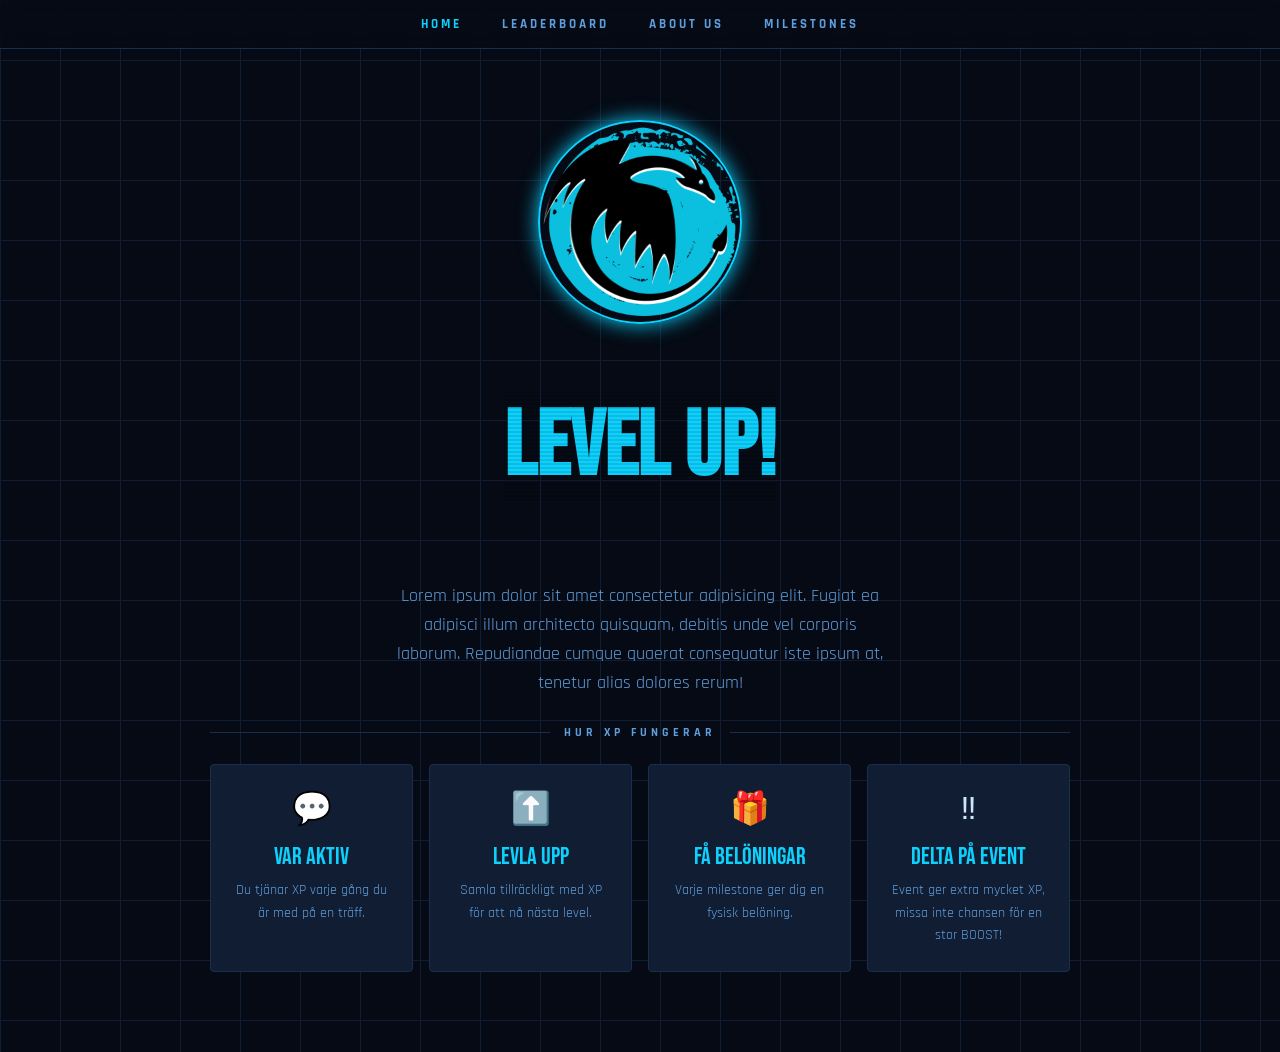
==== index.html @ 4cf2b0c1 "FIRST COMMIT OF FILES" ====
<!doctype html>
<html lang="en">
  <head>
    <meta charset="UTF-8" />
    <meta name="viewport" content="width=device-width, initial-scale=1.0" />
    <link rel="preconnect" href="https://fonts.googleapis.com" />
    <link rel="preconnect" href="https://fonts.gstatic.com" crossorigin />
    <link
      href="https://fonts.googleapis.com/css2?family=Bebas+Neue&family=Rajdhani:wght@400;700&display=swap"
      rel="stylesheet"
    />
    <link rel="stylesheet" href="css/style.css" />
    <title>LEVEL UP! - Home</title>
  </head>
  <body>
    <nav>
      <a href="index.html" class="active">Home</a>
      <a href="leaderboard.html">Leaderboard</a>
      <a href="aboutus.html">About us</a>
      <a href="milestones.html">Milestones</a>
    </nav>
    <main id="home">
      <div class="hero">
        <div class="hero-logo">
          <img src="img/leveluplogo.png" alt="LEVEL UP! logo" />
        </div>
        <h1 class="crt">LEVEL UP!</h1>
        <p class="hero-desc">
          Lorem ipsum dolor sit amet consectetur adipisicing elit. Fugiat ea
          adipisci illum architecto quisquam, debitis unde vel corporis laborum.
          Repudiandae cumque quaerat consequatur iste ipsum at, tenetur alias
          dolores rerum!
        </p>
      </div>
      <div class="xp-section">
        <div class="section-label">Hur XP fungerar</div>
        <div class="xp-cards">
          <div class="xp-card">
            <div class="xp-card-icon">💬</div>
            <div class="xp-card-title">Var aktiv</div>
            <div class="xp-card-desc">
              Du tjänar XP varje gång du är med på en träff.
            </div>
          </div>
          <div class="xp-card">
            <div class="xp-card-icon">⬆️</div>
            <div class="xp-card-title">Levla upp</div>
            <div class="xp-card-desc">
              Samla tillräckligt med XP för att nå nästa level.
            </div>
          </div>
          <div class="xp-card">
            <div class="xp-card-icon">🎁</div>
            <div class="xp-card-title">Få belöningar</div>
            <div class="xp-card-desc">
              Varje milestone ger dig en fysisk belöning.
            </div>
          </div>
          <div class="xp-card">
            <div class="xp-card-icon">‼️</div>
            <div class="xp-card-title">Delta på event</div>
            <div class="xp-card-desc">
              Event ger extra mycket XP, missa inte chansen för en stor BOOST!
            </div>
          </div>
        </div>
      </div>
    </main>
  </body>
</html>
---- css/style.css ----
:root {
    --bg: #050a14;
    --cyan: #0dd0fc;
    --panel: #101d33;
    --text: #cde6ff;
    --bread: #609edb;
}

body {
    font-family: 'Rajdhani', sans-serif;
    font-size: 16px;
    background-color: var(--bg);
    color: var(--text);
    background-image:
        linear-gradient(var(--panel) 1px, transparent 1px),
        linear-gradient(90deg, var(--panel) 1px, transparent 1px);
    background-size: 60px 60px;
    margin: 0;
}

body::before {
    content: '';
    position: fixed;
    inset: 0;
    background: repeating-linear-gradient(0deg,
            transparent,
            transparent 2px,
            rgba(0, 0, 0, 0.08) 2px,
            rbga(0, 0, 0, 0.08) 4px);
    pointer-events: none;
}

body::-webkit-scrollbar {
    width: 6px;
}

body::-webkit-scrollbar-track {
    background: var(--bg);
}

body::-webkit-scrollbar-thumb {
    background: var(--cyan);
    border-radius: 3px;
    box-shadow:
        0 0 6px var(--cyan),
        0 0 12px var(--cyan),
        0 0 20px var(--cyan);
}

#containterLeaderboard {
    display: grid;
    min-height: 100vh;
    grid-template-rows: auto auto 1fr;
    grid-template-areas:
        "hd"
        "se"
        "mn";
    max-width: 860px;
    margin: 0 auto;
    padding: 40px 24px;
}

header {
    grid-area: hd;
    font-family: 'Bebas Neue', sans-serif;
    font-size: 92px;
    color: var(--cyan);
    display: flex;
    align-items: center;
    justify-content: center;
    text-shadow:
        0 0 20px var(--cyan),
        0 0 60px var(--cyan),
        0 0 100px var(--cyan);
    animation: pulse-glow 4s ease-in-out infinite;
    z-index: 0;
    padding: 120px 24px 80px;
    animation: fadeDown 0.6s ease both, pulse-glow 4s ease-in-out infinite;
}

.crt{
    position: relative;
}

.crt::before {
    content: '';
    position: absolute;
    inset: 0;
    background: repeating-linear-gradient(0deg,
            transparent,
            transparent 2px,
            rgba(0, 0, 0, 0.1) 2px,
            rgba(0, 0, 0, 0.1) 4px);
    pointer-events: none;
    z-index: 1;
}

@keyframes pulse-glow {
    0% {
        text-shadow: 0 0 5px var(--cyan), 0 0 10px var(--cyan);
    }

    50% {
        text-shadow: 0 0 10px var(--cyan), 0 0 20px var(--cyan), 0 0 160px var(--cyan);
    }

    100% {
        text-shadow: 0 0 5px var(--cyan), 0 0 10px var(--cyan);
    }
}

@keyframes fadeDown {
    from {
        opacity: 0;
        transform: translateY(-20px);
    }

    to {
        opacity: 1;
        transform: translateY(0);
    }
}

@keyframes fadeUp {
    from {
        opacity: 0;
        transform: translateY(20px);
    }

    to {
        opacity: 1;
        transform: translateY(0);
    }
}

nav {
    position: fixed;
    top: 0;
    left: 0;
    right: 0;
    display: flex;
    justify-content: center;
    gap: 40px;
    padding: 16px;
    background: rgba(5, 10, 20, 0.8);
    backdrop-filter: blur(10px);
    border-bottom: 1px solid #1a2f50;
    z-index: 100;
}

nav a {
    font-family: 'Rajdhani', sans-serif;
    font-size: 13px;
    font-weight: 700;
    letter-spacing: 3px;
    text-transform: uppercase;
    color: var(--bread);
    text-decoration: none;
    transition: color 0.2s;
}

nav a:hover {
    color: var(--cyan);
}

nav a.active {
    color: var(--cyan);
}

section {
    display: grid;
    grid-area: se;
    height: 350px;
}

main {
    grid-area: mn;
    padding: 0 24px 80px;
}

tr {
    background-color: var(--panel);
    height: 50px;
}

td {
    background-color: transparent;
    padding: 14px 20px;
    color: var(--text);
}

table {
    width: 100%;
    border-collapse: collapse;
}

thead tr {
    background: var(--panel);
    border-bottom: 1px solid #1a2f50;
}

th {
    padding: 12px 20px;
    font-size: 11px;
    font-weight: 700;
    letter-spacing: 3px;
    color: var(--bread);
    text-transform: uppercase;
    text-align: left;
}

tbody tr {
    border-bottom: 1px solid #1a2f50;
    transition: background 0.15s;
}

tbody tr:hover {
    background: rgba(13, 208, 252, 0.1);
}

.section-label {
    display: flex;
    align-items: center;
    gap: 14px;
    margin-bottom: 16px;
    font-size: 12px;
    font-weight: 700;
    letter-spacing: 4px;
    color: var(--bread);
    text-transform: uppercase;
}

.section-label::before,
.section-label::after {
    content: '';
    flex: 1;
    height: 1px;
    background: #1a2f50;
}

.table-wrap {
    border: 1px solid #1a2f50;
    border-radius: 4px;
    overflow: hidden;
}

.podium {
    display: flex;
    justify-content: center;
    align-items: flex-end;
    gap: 12px;
    height: 100%;
    animation: fadeUp 0.7s 0.2s ease both;
}

.podium-card {
    flex: 1;
    max-width: 240px;
    border-radius: 4px;
    padding: 20px 16px;
    text-align: center;
    border: 1px solid #1a2f50;
    background: var(--panel);
}

.rank-1 {
    padding-top: 40px;
    border-color: #ffd700;
    box-shadow: 0 0 20px rgba(255, 215, 0, 0.2);
}

.rank-2 {
    border-color: #c0c0c0;
    box-shadow: 0 0 16px rgba(192, 192, 192, 0.15);
}

.rank-3 {
    border-color: #cd7f32;
    box-shadow: 0 0 16px rgba(205, 127, 50, 0.15);
}

.podium-rank {
    font-family: 'Bebas Neue', sans-serif;
    font-size: 42px;
    line-height: 1;
    margin-bottom: 4px;
}

.rank-1 .podium-rank {
    color: #ffd700;
}

.rank-2 .podium-rank {
    color: #c0c0c0;
}

.rank-3 .podium-rank {
    color: #cd7f32;
}

.podium-name {
    font-size: 18px;
    font-weight: 700;
    color: #fff;
    margin-bottom: 6px;
}

.podium-xp {
    font-family: 'Bebas Neue', sans-serif;
    font-size: 24px;
    color: var(--cyan);
}

.xp-bar-wrap {
    width: 80px;
    height: 4px;
    background: #1a2f50;
    border-radius: 2px;
    margin-top: 5px;
    overflow: hidden;
}

.xp-bar {
    height: 100%;
    background: var(--cyan);
    border-radius: 2px;
}

section {
    grid-area: se;
    padding-bottom: 40px;
}

/* --------------------------------------- */

#home {
    max-width: 860px;
    margin: 0 auto;
    padding: 120px 24px 80px;
}

.hero {
    display: flex;
    flex-direction: column;
    align-items: center;
    text-align: center;
    margin-bottom: 10px;
}

.hero-logo img {
    width: 200px;
    height: 200px;
    border-radius: 50%;
    border: 2px solid var(--cyan);
    box-shadow: 0 0 20px var(--cyan);
}

.hero h1 {
    font-family: 'Bebas Neue', sans-serif;
    font-size: 92px;
    color: var(--cyan);
    animation: pulse-glow 4s ease-in-out infinite;
} 

.hero-desc {
    font-size: 18px;
    color: var(--bread);
    max-width: 500px;
    line-height: 1.6;
}

.xp-cards {
    display: flex;
    gap: 16px;
    margin-top: 24px;
}

.xp-card {
    flex: 1;
    background: var(--panel);
    border: 1px solid #1a2f50;
    border-radius: 4px;
    padding: 24px;
    text-align: center;
}

.xp-card-icon {
    font-size: 32px;
    margin-bottom: 12px;
}

.xp-card-title {
    font-family: 'Bebas Neue', sans-serif;
    font-size: 24px;
    color: var(--cyan);
    margin-bottom: 8px;
}

.xp-card-desc {
    font-size: 14px;
    color: var(--bread);
    line-height: 1.6;
}

/* -------------------------------------- */

#contacts {
    max-width: 860px;
    margin: 0 auto;
    padding: 120px 24px 80px;
}

.contacts-hero {
    text-align: center;
    margin-bottom: 60px;
}

.contacts-hero h1 {
    font-family: 'Bebas Neue', sans-serif;
    font-size: 92px;
    color: var(--cyan);
    animation: pulse-glow 4s ease-in-out infinite;
}

.about-box {
    background: var(--panel);
    border: 1px solid #1a2f50;
    border-radius: 4px;
    padding: 24px;
    margin: 16px 0 40px;
    color: var(--bread);
    line-height: 1.8;
    font-size: 16px;
}

.contact-cards {
    display: flex;
    gap: 16px;
    margin-top: 24px;
    flex-wrap: wrap;
}

.contact-card {
    flex: 1;
    min-width: 180px;
    background: var(--panel);
    border: 1px solid #1a2f50;
    border-radius: 4px;
    padding: 24px;
    text-align: center;
    text-decoration: none;
    transition: border-color 0.2s, box-shadow 0.2s;
}

.contact-card:hover {
    border-color: var(--cyan);
    box-shadow: 0 0 12px rgba(13, 208, 252, 0.2);
}

.contact-icon {
    font-size: 32px;
    margin-bottom: 12px;
}

.contact-label {
    font-size: 11px;
    font-weight: 700;
    letter-spacing: 3px;
    color: var(--bread);
    text-transform: uppercase;
    margin-bottom: 6px;
}

.contact-value {
    font-size: 14px;
    color: var(--cyan);
}

/* ------------------------------------- */

#milestones {
    max-width: 860px;
    margin: 0 auto;
    padding: 120px 24px 80px;
}

.milestones-hero {
    text-align: center;
    margin-bottom: 60px;
}

.milestones-hero h1 {
    font-family: 'Bebas Neue', sans-serif;
    font-size: 92px;
    color: var(--cyan);
    animation: pulse-glow 4s ease-in-out infinite;
}

.milestone-cards {
    display: flex;
    flex-direction: column;
    gap: 12px;
    margin-top: 24px;
}

.milestone-card {
    display: flex;
    align-items: center;
    gap: 20px;
    background: var(--panel);
    border: 1px solid #1a2f50;
    border-radius: 4px;
    padding: 16px 24px;
    transition: border-color 0.2s, box-shadow 0.2s;
}

.milestone-card:hover {
    border-color: var(--cyan);
    box-shadow: 0 0 12px rgba(13, 208, 252, 0.15);
}

.milestone-color {
    width: 40px;
    height: 40px;
    border-radius: 50%;
    flex-shrink: 0;
}

.milestone-name {
    font-family: 'Bebas Neue', sans-serif;
    font-size: 24px;
    color: #fff;
}

.milestone-levels {
    font-size: 13px;
    color: var(--bread);
    letter-spacing: 2px;
}

.milestone-reward {
    font-size: 13px;
    color: var(--cyan);
    margin-top: 4px;
    letter-spacing: 1px;
}

/* Färger (väldigt jobbig skit ugghghhhghhghghghhhhh)*/
.yellow {
    background: #ffd700;
}

.green {
    background: #00c853;
}

.blue {
    background: #2979ff;
}

.purple {
    background: #aa00ff;
}

.red {
    background: #d50000;
}

.bronze {
    background: linear-gradient(135deg, #cd7f32, #3a1606);
}

.silver {
    background: linear-gradient(135deg, #c0c0c0, #0c0c0c);
}

.gold {
    background: linear-gradient(135deg, #ffcd45, #1d1a00);
}

.diamond {
    background: linear-gradient(135deg, #76d3dd, #afdbff, #4754cc);
}

.platinum {
    background: linear-gradient(135deg, #67f9ed, #affff8, #22eecc);
    
}

.mythical {
    background: linear-gradient(135deg, #ff399f, #c300ff, #2f00ff);
}

.mythical-card {
    position: relative;
    overflow: hidden;
    border-color: #818cf8;
    box-shadow: 0 0 100px rgba(129, 140, 248, 0.3);
}
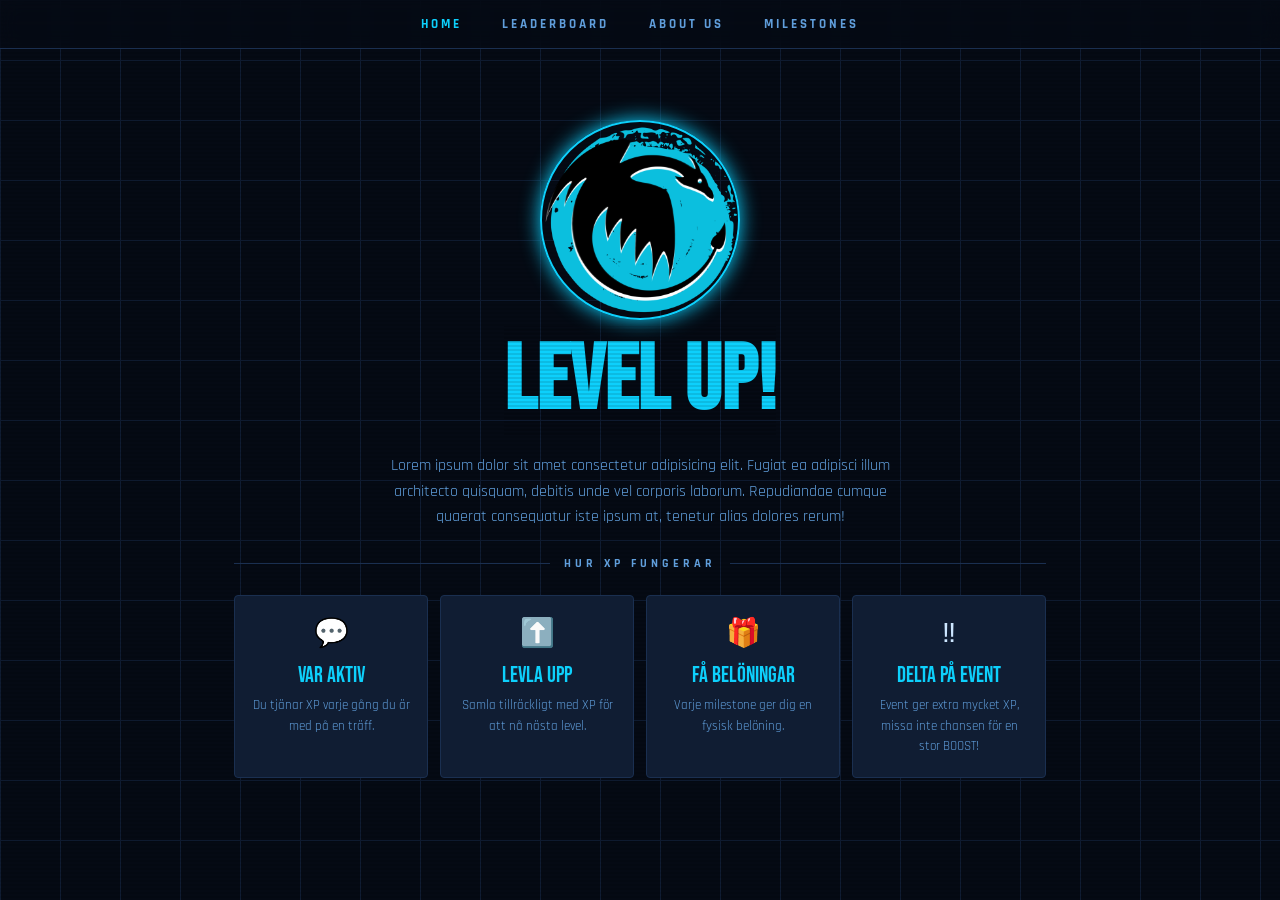
==== commit 745345d1: "Responisve website! made it responsive cause why not" ====
--- a/index.html
+++ b/index.html
@@ -11,8 +11,10 @@
     />
     <link rel="stylesheet" href="css/style.css" />
     <title>LEVEL UP! - Home</title>
+    <link rel="icon" type="image/x-icon" href="img/leveluplogo.png">
   </head>
   <body>
+    <div id="wrapperHome">
     <nav>
       <a href="index.html" class="active">Home</a>
       <a href="leaderboard.html">Leaderboard</a>
@@ -66,5 +68,6 @@
         </div>
       </div>
     </main>
+    </div>
   </body>
 </html>
--- a/css/style.css
+++ b/css/style.css
@@ -4,6 +4,16 @@
     --panel: #101d33;
     --text: #cde6ff;
     --bread: #609edb;
+}
+
+main {
+    animation: fadeUp 0.7s 0.2s ease both;
+}
+
+*,
+*::before,
+*::after {
+    box-sizing: border-box;
 }
 
 body {
@@ -16,6 +26,7 @@
         linear-gradient(90deg, var(--panel) 1px, transparent 1px);
     background-size: 60px 60px;
     margin: 0;
+    overflow-x: hidden;
 }
 
 body::before {
@@ -26,7 +37,7 @@
             transparent,
             transparent 2px,
             rgba(0, 0, 0, 0.08) 2px,
-            rbga(0, 0, 0, 0.08) 4px);
+            rgba(0, 0, 0, 0.08) 4px);
     pointer-events: none;
 }
 
@@ -47,38 +58,253 @@
         0 0 20px var(--cyan);
 }
 
+/* ── WRAPPERS ── */
+#wrapperAboutus,
+#wrapperHome,
+#wrapperLeaderboard,
+#wrapperMilestones,
+#wrappperMilestones {
+    width: 100%;
+    max-width: 1200px;
+    padding: 0;
+    margin: 0 auto;
+}
+
+/* ── NAV ── */
+nav {
+    position: fixed;
+    top: 0;
+    left: 0;
+    right: 0;
+    display: flex;
+    justify-content: center;
+    flex-wrap: wrap;
+    gap: 16px;
+    padding: 12px 16px;
+    background: rgba(5, 10, 20, 0.8);
+    backdrop-filter: blur(10px);
+    border-bottom: 1px solid #1a2f50;
+    z-index: 100;
+}
+
+nav a {
+    font-family: 'Rajdhani', sans-serif;
+    font-size: 12px;
+    font-weight: 700;
+    letter-spacing: 2px;
+    text-transform: uppercase;
+    color: var(--bread);
+    text-decoration: none;
+    transition: color 0.2s;
+}
+
+nav a:hover {
+    color: var(--cyan);
+}
+
+nav a.active {
+    color: var(--cyan);
+}
+
+/* ── LEADERBOARD LAYOUT ── */
 #containterLeaderboard {
     display: grid;
-    min-height: 100vh;
     grid-template-rows: auto auto 1fr;
     grid-template-areas:
         "hd"
         "se"
         "mn";
-    max-width: 860px;
-    margin: 0 auto;
-    padding: 40px 24px;
-}
-
-header {
+    width: 100%;
+    padding: 0 16px;
+}
+
+.leaderboard-hero {
     grid-area: hd;
+    display: flex;
+    justify-content: center;
+    padding: 100px 16px 40px;
+}
+
+.leaderboard-hero h1 {
     font-family: 'Bebas Neue', sans-serif;
-    font-size: 92px;
-    color: var(--cyan);
+    font-size: clamp(48px, 12vw, 92px);
+    color: var(--cyan);
+    animation: fadeDown 0.6s ease both, pulse-glow 4s ease-in-out infinite;
+    margin: 0;
+    text-align: center;
+}
+
+/* ── PODIUM SECTION ── */
+section {
+    grid-area: se;
+    height: auto;
+    min-height: 160px;
+    padding: 16px 0 32px;
+}
+
+.podium {
+    display: flex;
+    justify-content: center;
+    align-items: flex-end;
+    gap: 8px;
+    height: 100%;
+    animation: fadeUp 0.7s 0.2s ease both;
+}
+
+.podium-card {
+    flex: 1;
+    min-width: 0;
+    max-width: 240px;
+    border-radius: 4px;
+    padding: 12px 8px;
+    text-align: center;
+    border: 1px solid #1a2f50;
+    background: var(--panel);
+    word-break: break-word;
+}
+
+.rank-1 {
+    padding-top: 28px;
+    border-color: #ffd700;
+    box-shadow: 0 0 20px rgba(255, 215, 0, 0.2);
+}
+
+.rank-2 {
+    border-color: #c0c0c0;
+    box-shadow: 0 0 16px rgba(192, 192, 192, 0.15);
+}
+
+.rank-3 {
+    border-color: #cd7f32;
+    box-shadow: 0 0 16px rgba(205, 127, 50, 0.15);
+}
+
+.podium-rank {
+    font-family: 'Bebas Neue', sans-serif;
+    font-size: clamp(24px, 6vw, 42px);
+    line-height: 1;
+    margin-bottom: 4px;
+}
+
+.rank-1 .podium-rank {
+    color: #ffd700;
+}
+
+.rank-2 .podium-rank {
+    color: #c0c0c0;
+}
+
+.rank-3 .podium-rank {
+    color: #cd7f32;
+}
+
+.podium-name {
+    font-size: clamp(12px, 3vw, 18px);
+    font-weight: 700;
+    color: #fff;
+    margin-bottom: 4px;
+}
+
+.podium-xp {
+    font-family: 'Bebas Neue', sans-serif;
+    font-size: clamp(14px, 4vw, 24px);
+    color: var(--cyan);
+}
+
+/* ── TABLE ── */
+main {
+    grid-area: mn;
+    padding: 0 0 80px;
+}
+
+.table-wrap {
+    border: 1px solid #1a2f50;
+    border-radius: 4px;
+    overflow-x: auto;
+    -webkit-overflow-scrolling: touch;
+}
+
+table {
+    width: 100%;
+    min-width: 360px;
+    border-collapse: collapse;
+}
+
+thead tr {
+    background: var(--panel);
+    border-bottom: 1px solid #1a2f50;
+}
+
+th {
+    padding: 10px 12px;
+    font-size: 10px;
+    font-weight: 700;
+    letter-spacing: 2px;
+    color: var(--bread);
+    text-transform: uppercase;
+    text-align: left;
+    white-space: nowrap;
+}
+
+tr {
+    background-color: var(--panel);
+    height: 50px;
+}
+
+td {
+    background-color: transparent;
+    padding: 10px 12px;
+    color: var(--text);
+    font-size: 14px;
+}
+
+tbody tr {
+    border-bottom: 1px solid #1a2f50;
+    transition: background 0.15s;
+}
+
+tbody tr:hover {
+    background: rgba(13, 208, 252, 0.1);
+}
+
+.xp-bar-wrap {
+    width: 60px;
+    height: 4px;
+    background: #1a2f50;
+    border-radius: 2px;
+    margin-top: 5px;
+    overflow: hidden;
+}
+
+.xp-bar {
+    height: 100%;
+    background: var(--cyan);
+    border-radius: 2px;
+}
+
+/* ── SECTION LABEL ── */
+.section-label {
     display: flex;
     align-items: center;
-    justify-content: center;
-    text-shadow:
-        0 0 20px var(--cyan),
-        0 0 60px var(--cyan),
-        0 0 100px var(--cyan);
-    animation: pulse-glow 4s ease-in-out infinite;
-    z-index: 0;
-    padding: 120px 24px 80px;
-    animation: fadeDown 0.6s ease both, pulse-glow 4s ease-in-out infinite;
-}
-
-.crt{
+    gap: 14px;
+    margin-bottom: 16px;
+    font-size: 12px;
+    font-weight: 700;
+    letter-spacing: 4px;
+    color: var(--bread);
+    text-transform: uppercase;
+}
+
+.section-label::before,
+.section-label::after {
+    content: '';
+    flex: 1;
+    height: 1px;
+    background: #1a2f50;
+}
+
+/* ── CRT EFFECT ── */
+.crt {
     position: relative;
 }
 
@@ -95,6 +321,7 @@
     z-index: 1;
 }
 
+/* ── ANIMATIONS ── */
 @keyframes pulse-glow {
     0% {
         text-shadow: 0 0 5px var(--cyan), 0 0 10px var(--cyan);
@@ -133,210 +360,11 @@
     }
 }
 
-nav {
-    position: fixed;
-    top: 0;
-    left: 0;
-    right: 0;
-    display: flex;
-    justify-content: center;
-    gap: 40px;
-    padding: 16px;
-    background: rgba(5, 10, 20, 0.8);
-    backdrop-filter: blur(10px);
-    border-bottom: 1px solid #1a2f50;
-    z-index: 100;
-}
-
-nav a {
-    font-family: 'Rajdhani', sans-serif;
-    font-size: 13px;
-    font-weight: 700;
-    letter-spacing: 3px;
-    text-transform: uppercase;
-    color: var(--bread);
-    text-decoration: none;
-    transition: color 0.2s;
-}
-
-nav a:hover {
-    color: var(--cyan);
-}
-
-nav a.active {
-    color: var(--cyan);
-}
-
-section {
-    display: grid;
-    grid-area: se;
-    height: 350px;
-}
-
-main {
-    grid-area: mn;
-    padding: 0 24px 80px;
-}
-
-tr {
-    background-color: var(--panel);
-    height: 50px;
-}
-
-td {
-    background-color: transparent;
-    padding: 14px 20px;
-    color: var(--text);
-}
-
-table {
-    width: 100%;
-    border-collapse: collapse;
-}
-
-thead tr {
-    background: var(--panel);
-    border-bottom: 1px solid #1a2f50;
-}
-
-th {
-    padding: 12px 20px;
-    font-size: 11px;
-    font-weight: 700;
-    letter-spacing: 3px;
-    color: var(--bread);
-    text-transform: uppercase;
-    text-align: left;
-}
-
-tbody tr {
-    border-bottom: 1px solid #1a2f50;
-    transition: background 0.15s;
-}
-
-tbody tr:hover {
-    background: rgba(13, 208, 252, 0.1);
-}
-
-.section-label {
-    display: flex;
-    align-items: center;
-    gap: 14px;
-    margin-bottom: 16px;
-    font-size: 12px;
-    font-weight: 700;
-    letter-spacing: 4px;
-    color: var(--bread);
-    text-transform: uppercase;
-}
-
-.section-label::before,
-.section-label::after {
-    content: '';
-    flex: 1;
-    height: 1px;
-    background: #1a2f50;
-}
-
-.table-wrap {
-    border: 1px solid #1a2f50;
-    border-radius: 4px;
-    overflow: hidden;
-}
-
-.podium {
-    display: flex;
-    justify-content: center;
-    align-items: flex-end;
-    gap: 12px;
-    height: 100%;
-    animation: fadeUp 0.7s 0.2s ease both;
-}
-
-.podium-card {
-    flex: 1;
-    max-width: 240px;
-    border-radius: 4px;
-    padding: 20px 16px;
-    text-align: center;
-    border: 1px solid #1a2f50;
-    background: var(--panel);
-}
-
-.rank-1 {
-    padding-top: 40px;
-    border-color: #ffd700;
-    box-shadow: 0 0 20px rgba(255, 215, 0, 0.2);
-}
-
-.rank-2 {
-    border-color: #c0c0c0;
-    box-shadow: 0 0 16px rgba(192, 192, 192, 0.15);
-}
-
-.rank-3 {
-    border-color: #cd7f32;
-    box-shadow: 0 0 16px rgba(205, 127, 50, 0.15);
-}
-
-.podium-rank {
-    font-family: 'Bebas Neue', sans-serif;
-    font-size: 42px;
-    line-height: 1;
-    margin-bottom: 4px;
-}
-
-.rank-1 .podium-rank {
-    color: #ffd700;
-}
-
-.rank-2 .podium-rank {
-    color: #c0c0c0;
-}
-
-.rank-3 .podium-rank {
-    color: #cd7f32;
-}
-
-.podium-name {
-    font-size: 18px;
-    font-weight: 700;
-    color: #fff;
-    margin-bottom: 6px;
-}
-
-.podium-xp {
-    font-family: 'Bebas Neue', sans-serif;
-    font-size: 24px;
-    color: var(--cyan);
-}
-
-.xp-bar-wrap {
-    width: 80px;
-    height: 4px;
-    background: #1a2f50;
-    border-radius: 2px;
-    margin-top: 5px;
-    overflow: hidden;
-}
-
-.xp-bar {
-    height: 100%;
-    background: var(--cyan);
-    border-radius: 2px;
-}
-
-section {
-    grid-area: se;
-    padding-bottom: 40px;
-}
-
-/* --------------------------------------- */
-
+/* ── HOME ── */
 #home {
     max-width: 860px;
     margin: 0 auto;
-    padding: 120px 24px 80px;
+    padding: 100px 16px 80px;
 }
 
 .hero {
@@ -348,22 +376,26 @@
 }
 
 .hero-logo img {
-    width: 200px;
-    height: 200px;
+    max-width: 100%;
+    width: 160px;
+    height: 160px;
     border-radius: 50%;
     border: 2px solid var(--cyan);
     box-shadow: 0 0 20px var(--cyan);
 }
 
-.hero h1 {
+.hero h1,
+.contacts-hero h1,
+.milestones-hero h1 {
     font-family: 'Bebas Neue', sans-serif;
-    font-size: 92px;
-    color: var(--cyan);
-    animation: pulse-glow 4s ease-in-out infinite;
-} 
+    font-size: clamp(48px, 12vw, 92px);
+    color: var(--cyan);
+    animation: fadeDown 0.6s ease both, pulse-glow 4s ease-in-out infinite;
+    margin: 0;
+}
 
 .hero-desc {
-    font-size: 18px;
+    font-size: 16px;
     color: var(--bread);
     max-width: 500px;
     line-height: 1.6;
@@ -371,62 +403,55 @@
 
 .xp-cards {
     display: flex;
-    gap: 16px;
+    flex-wrap: wrap;
+    gap: 12px;
     margin-top: 24px;
 }
 
 .xp-card {
-    flex: 1;
+    flex: 1 1 140px;
     background: var(--panel);
     border: 1px solid #1a2f50;
     border-radius: 4px;
-    padding: 24px;
+    padding: 20px 16px;
     text-align: center;
 }
 
 .xp-card-icon {
-    font-size: 32px;
-    margin-bottom: 12px;
+    font-size: 28px;
+    margin-bottom: 10px;
 }
 
 .xp-card-title {
     font-family: 'Bebas Neue', sans-serif;
-    font-size: 24px;
-    color: var(--cyan);
-    margin-bottom: 8px;
+    font-size: 22px;
+    color: var(--cyan);
+    margin-bottom: 6px;
 }
 
 .xp-card-desc {
-    font-size: 14px;
+    font-size: 13px;
     color: var(--bread);
     line-height: 1.6;
 }
 
-/* -------------------------------------- */
-
+/* ── ABOUT US ── */
 #contacts {
     max-width: 860px;
     margin: 0 auto;
-    padding: 120px 24px 80px;
+    padding: 100px 16px 80px;
 }
 
 .contacts-hero {
     text-align: center;
-    margin-bottom: 60px;
-}
-
-.contacts-hero h1 {
-    font-family: 'Bebas Neue', sans-serif;
-    font-size: 92px;
-    color: var(--cyan);
-    animation: pulse-glow 4s ease-in-out infinite;
+    margin-bottom: 40px;
 }
 
 .about-box {
     background: var(--panel);
     border: 1px solid #1a2f50;
     border-radius: 4px;
-    padding: 24px;
+    padding: 20px;
     margin: 16px 0 40px;
     color: var(--bread);
     line-height: 1.8;
@@ -435,18 +460,17 @@
 
 .contact-cards {
     display: flex;
-    gap: 16px;
+    flex-wrap: wrap;
+    gap: 12px;
     margin-top: 24px;
-    flex-wrap: wrap;
 }
 
 .contact-card {
-    flex: 1;
-    min-width: 180px;
+    flex: 1 1 140px;
     background: var(--panel);
     border: 1px solid #1a2f50;
     border-radius: 4px;
-    padding: 24px;
+    padding: 20px 16px;
     text-align: center;
     text-decoration: none;
     transition: border-color 0.2s, box-shadow 0.2s;
@@ -458,8 +482,8 @@
 }
 
 .contact-icon {
-    font-size: 32px;
-    margin-bottom: 12px;
+    font-size: 28px;
+    margin-bottom: 10px;
 }
 
 .contact-label {
@@ -476,41 +500,33 @@
     color: var(--cyan);
 }
 
-/* ------------------------------------- */
-
+/* ── MILESTONES ── */
 #milestones {
     max-width: 860px;
     margin: 0 auto;
-    padding: 120px 24px 80px;
+    padding: 100px 16px 80px;
 }
 
 .milestones-hero {
     text-align: center;
-    margin-bottom: 60px;
-}
-
-.milestones-hero h1 {
-    font-family: 'Bebas Neue', sans-serif;
-    font-size: 92px;
-    color: var(--cyan);
-    animation: pulse-glow 4s ease-in-out infinite;
+    margin-bottom: 40px;
 }
 
 .milestone-cards {
     display: flex;
     flex-direction: column;
-    gap: 12px;
+    gap: 10px;
     margin-top: 24px;
 }
 
 .milestone-card {
     display: flex;
     align-items: center;
-    gap: 20px;
+    gap: 16px;
     background: var(--panel);
     border: 1px solid #1a2f50;
     border-radius: 4px;
-    padding: 16px 24px;
+    padding: 14px 20px;
     transition: border-color 0.2s, box-shadow 0.2s;
 }
 
@@ -520,75 +536,29 @@
 }
 
 .milestone-color {
-    width: 40px;
-    height: 40px;
+    width: 36px;
+    height: 36px;
     border-radius: 50%;
     flex-shrink: 0;
 }
 
 .milestone-name {
     font-family: 'Bebas Neue', sans-serif;
-    font-size: 24px;
+    font-size: 22px;
     color: #fff;
 }
 
 .milestone-levels {
-    font-size: 13px;
+    font-size: 12px;
     color: var(--bread);
     letter-spacing: 2px;
 }
 
 .milestone-reward {
-    font-size: 13px;
+    font-size: 12px;
     color: var(--cyan);
     margin-top: 4px;
     letter-spacing: 1px;
-}
-
-/* Färger (väldigt jobbig skit ugghghhhghhghghghhhhh)*/
-.yellow {
-    background: #ffd700;
-}
-
-.green {
-    background: #00c853;
-}
-
-.blue {
-    background: #2979ff;
-}
-
-.purple {
-    background: #aa00ff;
-}
-
-.red {
-    background: #d50000;
-}
-
-.bronze {
-    background: linear-gradient(135deg, #cd7f32, #3a1606);
-}
-
-.silver {
-    background: linear-gradient(135deg, #c0c0c0, #0c0c0c);
-}
-
-.gold {
-    background: linear-gradient(135deg, #ffcd45, #1d1a00);
-}
-
-.diamond {
-    background: linear-gradient(135deg, #76d3dd, #afdbff, #4754cc);
-}
-
-.platinum {
-    background: linear-gradient(135deg, #67f9ed, #affff8, #22eecc);
-    
-}
-
-.mythical {
-    background: linear-gradient(135deg, #ff399f, #c300ff, #2f00ff);
 }
 
 .mythical-card {
@@ -598,3 +568,113 @@
     box-shadow: 0 0 100px rgba(129, 140, 248, 0.3);
 }
 
+/* ── MILESTONE COLORS ── */
+.yellow {
+    background: #ffd700;
+}
+
+.green {
+    background: #00c853;
+}
+
+.blue {
+    background: #2979ff;
+}
+
+.purple {
+    background: #aa00ff;
+}
+
+.red {
+    background: #d50000;
+}
+
+.bronze {
+    background: linear-gradient(135deg, #cd7f32, #3a1606);
+}
+
+.silver {
+    background: linear-gradient(135deg, #c0c0c0, #0c0c0c);
+}
+
+.gold {
+    background: linear-gradient(135deg, #ffcd45, #1d1a00);
+}
+
+.diamond {
+    background: linear-gradient(135deg, #76d3dd, #afdbff, #4754cc);
+}
+
+.platinum {
+    background: linear-gradient(135deg, #67f9ed, #affff8, #22eecc);
+}
+
+.mythical {
+    background: linear-gradient(135deg, #ff399f, #c300ff, #2f00ff);
+}
+
+/* ── BREAKPOINTS ── */
+@media (min-width: 480px) {
+    nav {
+        gap: 28px;
+    }
+
+    #containterLeaderboard {
+        padding: 0 20px;
+    }
+
+    th,
+    td {
+        padding: 12px 16px;
+    }
+}
+
+@media (min-width: 768px) {
+    nav {
+        gap: 40px;
+        padding: 16px;
+    }
+
+    nav a {
+        font-size: 13px;
+        letter-spacing: 3px;
+    }
+
+    .leaderboard-hero {
+        padding: 140px 24px 60px;
+    }
+
+    #containterLeaderboard {
+        padding: 0 24px;
+    }
+
+    th {
+        padding: 12px 20px;
+        font-size: 11px;
+        letter-spacing: 3px;
+    }
+
+    td {
+        padding: 14px 20px;
+        font-size: 16px;
+    }
+
+    .podium-card {
+        padding: 20px 16px;
+    }
+
+    .rank-1 {
+        padding-top: 40px;
+    }
+
+    .hero-logo img {
+        width: 200px;
+        height: 200px;
+    }
+
+    #home,
+    #contacts,
+    #milestones {
+        padding: 120px 24px 80px;
+    }
+}
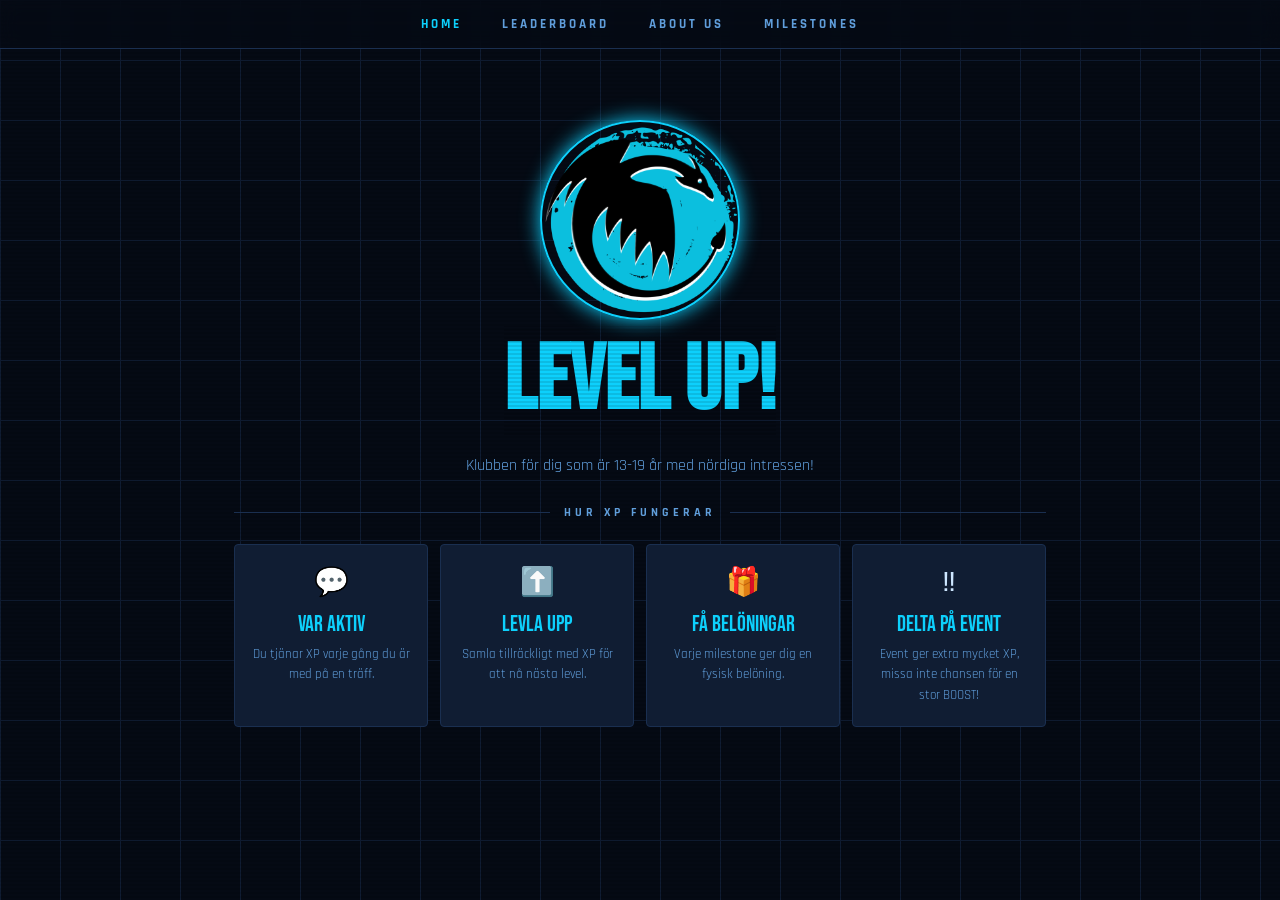
==== commit 948ba336: "Text-updated" ====
--- a/index.html
+++ b/index.html
@@ -28,10 +28,7 @@
         </div>
         <h1 class="crt">LEVEL UP!</h1>
         <p class="hero-desc">
-          Lorem ipsum dolor sit amet consectetur adipisicing elit. Fugiat ea
-          adipisci illum architecto quisquam, debitis unde vel corporis laborum.
-          Repudiandae cumque quaerat consequatur iste ipsum at, tenetur alias
-          dolores rerum!
+          Klubben för dig som är 13-19 år med nördiga intressen!
         </p>
       </div>
       <div class="xp-section">
--- a/css/style.css
+++ b/css/style.css
@@ -58,7 +58,7 @@
         0 0 20px var(--cyan);
 }
 
-/* ── WRAPPERS ── */
+/* --------------wrappers*/
 #wrapperAboutus,
 #wrapperHome,
 #wrapperLeaderboard,
@@ -68,9 +68,10 @@
     max-width: 1200px;
     padding: 0;
     margin: 0 auto;
-}
-
-/* ── NAV ── */
+    overflow-x: hidden;
+}
+
+/* ------------nav*/
 nav {
     position: fixed;
     top: 0;
@@ -106,7 +107,7 @@
     color: var(--cyan);
 }
 
-/* ── LEADERBOARD LAYOUT ── */
+/* ---------------leaderbpard layout*/
 #containterLeaderboard {
     display: grid;
     grid-template-rows: auto auto 1fr;
@@ -115,6 +116,8 @@
         "se"
         "mn";
     width: 100%;
+    max-width: 1200px;
+    margin: 0 auto;
     padding: 0 16px;
 }
 
@@ -134,7 +137,7 @@
     text-align: center;
 }
 
-/* ── PODIUM SECTION ── */
+/* --------------Podium se*/
 section {
     grid-area: se;
     height: auto;
@@ -211,7 +214,7 @@
     color: var(--cyan);
 }
 
-/* ── TABLE ── */
+/*------------------Table stuff */
 main {
     grid-area: mn;
     padding: 0 0 80px;
@@ -282,7 +285,7 @@
     border-radius: 2px;
 }
 
-/* ── SECTION LABEL ── */
+/* ----------section label*/
 .section-label {
     display: flex;
     align-items: center;
@@ -303,7 +306,7 @@
     background: #1a2f50;
 }
 
-/* ── CRT EFFECT ── */
+/* crt*/
 .crt {
     position: relative;
 }
@@ -321,7 +324,7 @@
     z-index: 1;
 }
 
-/* ── ANIMATIONS ── */
+/* ---------------------*/
 @keyframes pulse-glow {
     0% {
         text-shadow: 0 0 5px var(--cyan), 0 0 10px var(--cyan);
@@ -360,7 +363,7 @@
     }
 }
 
-/* ── HOME ── */
+/* ----------home */
 #home {
     max-width: 860px;
     margin: 0 auto;
@@ -435,7 +438,7 @@
     line-height: 1.6;
 }
 
-/* ── ABOUT US ── */
+/* ------------------------about us */
 #contacts {
     max-width: 860px;
     margin: 0 auto;
@@ -500,7 +503,6 @@
     color: var(--cyan);
 }
 
-/* ── MILESTONES ── */
 #milestones {
     max-width: 860px;
     margin: 0 auto;
@@ -568,7 +570,7 @@
     box-shadow: 0 0 100px rgba(129, 140, 248, 0.3);
 }
 
-/* ── MILESTONE COLORS ── */
+
 .yellow {
     background: #ffd700;
 }
@@ -613,7 +615,6 @@
     background: linear-gradient(135deg, #ff399f, #c300ff, #2f00ff);
 }
 
-/* ── BREAKPOINTS ── */
 @media (min-width: 480px) {
     nav {
         gap: 28px;
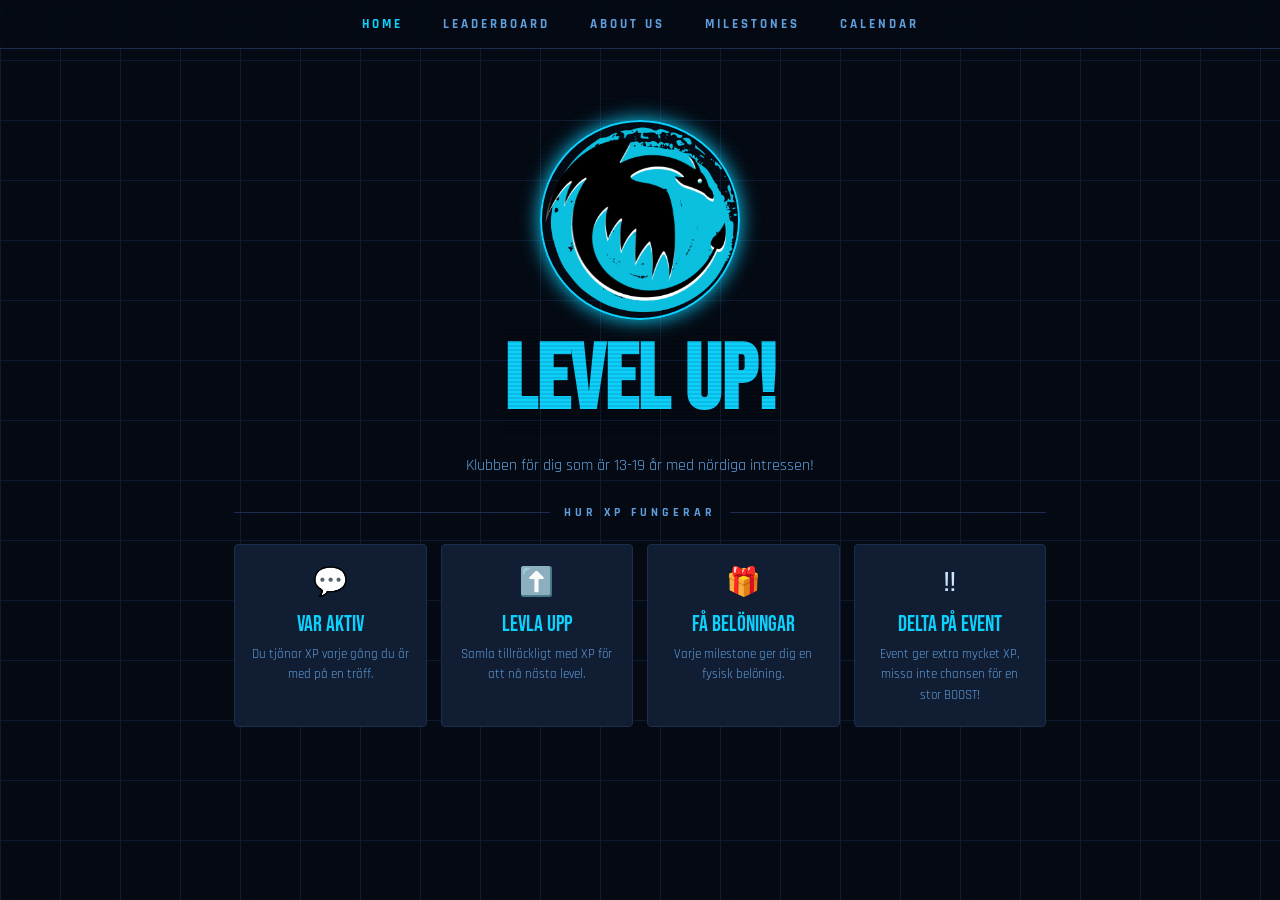
==== commit c543b765: "Initial" ====
--- a/index.html
+++ b/index.html
@@ -1,70 +1,84 @@
-<!doctype html>
-<html lang="en">
-  <head>
-    <meta charset="UTF-8" />
-    <meta name="viewport" content="width=device-width, initial-scale=1.0" />
-    <link rel="preconnect" href="https://fonts.googleapis.com" />
-    <link rel="preconnect" href="https://fonts.gstatic.com" crossorigin />
-    <link
-      href="https://fonts.googleapis.com/css2?family=Bebas+Neue&family=Rajdhani:wght@400;700&display=swap"
-      rel="stylesheet"
-    />
-    <link rel="stylesheet" href="css/style.css" />
-    <title>LEVEL UP! - Home</title>
-    <link rel="icon" type="image/x-icon" href="img/leveluplogo.png">
-  </head>
-  <body>
-    <div id="wrapperHome">
-    <nav>
-      <a href="index.html" class="active">Home</a>
-      <a href="leaderboard.html">Leaderboard</a>
-      <a href="aboutus.html">About us</a>
-      <a href="milestones.html">Milestones</a>
-    </nav>
-    <main id="home">
-      <div class="hero">
-        <div class="hero-logo">
-          <img src="img/leveluplogo.png" alt="LEVEL UP! logo" />
-        </div>
-        <h1 class="crt">LEVEL UP!</h1>
-        <p class="hero-desc">
-          Klubben för dig som är 13-19 år med nördiga intressen!
-        </p>
-      </div>
-      <div class="xp-section">
-        <div class="section-label">Hur XP fungerar</div>
-        <div class="xp-cards">
-          <div class="xp-card">
-            <div class="xp-card-icon">💬</div>
-            <div class="xp-card-title">Var aktiv</div>
-            <div class="xp-card-desc">
-              Du tjänar XP varje gång du är med på en träff.
-            </div>
-          </div>
-          <div class="xp-card">
-            <div class="xp-card-icon">⬆️</div>
-            <div class="xp-card-title">Levla upp</div>
-            <div class="xp-card-desc">
-              Samla tillräckligt med XP för att nå nästa level.
-            </div>
-          </div>
-          <div class="xp-card">
-            <div class="xp-card-icon">🎁</div>
-            <div class="xp-card-title">Få belöningar</div>
-            <div class="xp-card-desc">
-              Varje milestone ger dig en fysisk belöning.
-            </div>
-          </div>
-          <div class="xp-card">
-            <div class="xp-card-icon">‼️</div>
-            <div class="xp-card-title">Delta på event</div>
-            <div class="xp-card-desc">
-              Event ger extra mycket XP, missa inte chansen för en stor BOOST!
-            </div>
-          </div>
-        </div>
-      </div>
-    </main>
-    </div>
-  </body>
-</html>
+<!doctype html>
+<html lang="sv">
+  <head>
+    <meta charset="UTF-8" />
+    <meta name="viewport" content="width=device-width, initial-scale=1.0" />
+    <link rel="preconnect" href="https://fonts.googleapis.com" />
+    <link rel="preconnect" href="https://fonts.gstatic.com" crossorigin />
+    <link
+      href="https://fonts.googleapis.com/css2?family=Bebas+Neue&family=Rajdhani:wght@400;700&display=swap"
+      rel="stylesheet"
+    />
+  <link rel="stylesheet" href="style.css" />
+    <title>LEVEL UP! – Ungdomsklubb i Frölunda, Göteborg</title>
+  <!-- SEO -->
+  <meta name="description" content="Level Up är en gratis nördklubb för ungdomar 13–19 år på fritidsgården 1200 Kvadrat i Västra Frölunda, Göteborg. Gaming, anime, Warhammer, cosplay, rollspel och brädspel – ojämna måndagar kl 16–20. Alla är välkomna!" />
+  <meta name="keywords" content="ungdomsklubb Göteborg, nördklubb Frölunda, nördklubb Göteborg, gaming ungdomar Göteborg, anime klubb Göteborg, Warhammer ungdomar Göteborg, cosplay Göteborg, rollspel Göteborg, LGBTQ ungdom Göteborg, fritidsgård Frölunda, ungdomsverksamhet Göteborg, Level Up 1200 Kvadrat, brädspelsklubb Göteborg" />
+  <meta name="robots" content="index, follow" />
+  <link rel="canonical" href="https://levelup1200.github.io/LevelUp/index.html" />
+
+  <!-- Open Graph (social sharing) -->
+  <meta property="og:title" content="LEVEL UP! – Ungdomsklubb i Frölunda, Göteborg" />
+  <meta property="og:description" content="Level Up är en gratis nördklubb för ungdomar 13–19 år på fritidsgården 1200 Kvadrat i Västra Frölunda, Göteborg. Gaming, anime, Warhammer, cosplay, rollspel och brädspel – ojämna måndagar kl 16–20. Alla är välkomna!" />
+  <meta property="og:type" content="website" />
+  <meta property="og:url" content="https://levelup1200.github.io/LevelUp/index.html" />
+  <meta property="og:image" content="https://levelup1200.github.io/LevelUp/leveluplogo.png" />
+
+    <link rel="icon" type="image/x-icon" href="leveluplogo.png">
+  </head>
+  <body>
+    <div id="wrapperHome">
+        <nav>
+      <a href="index.html" class="active">Home</a>
+      <a href="leaderboard.html">Leaderboard</a>
+      <a href="aboutus.html">About us</a>
+      <a href="milestones.html">Milestones</a>
+      <a href="calendar.html">Calendar</a>
+    </nav>
+    <main id="home">
+      <div class="hero">
+        <div class="hero-logo">
+          <img src="leveluplogo.png" alt="LEVEL UP! logo" />
+        </div>
+        <h1 class="crt">LEVEL UP!</h1>
+        <p class="hero-desc">
+          Klubben för dig som är 13-19 år med nördiga intressen!
+        </p>
+      </div>
+      <div class="xp-section">
+        <div class="section-label">Hur XP fungerar</div>
+        <div class="xp-cards">
+          <div class="xp-card">
+            <div class="xp-card-icon">💬</div>
+            <div class="xp-card-title">Var aktiv</div>
+            <div class="xp-card-desc">
+              Du tjänar XP varje gång du är med på en träff.
+            </div>
+          </div>
+          <div class="xp-card">
+            <div class="xp-card-icon">⬆️</div>
+            <div class="xp-card-title">Levla upp</div>
+            <div class="xp-card-desc">
+              Samla tillräckligt med XP för att nå nästa level.
+            </div>
+          </div>
+          <div class="xp-card">
+            <div class="xp-card-icon">🎁</div>
+            <div class="xp-card-title">Få belöningar</div>
+            <div class="xp-card-desc">
+              Varje milestone ger dig en fysisk belöning.
+            </div>
+          </div>
+          <div class="xp-card">
+            <div class="xp-card-icon">‼️</div>
+            <div class="xp-card-title">Delta på event</div>
+            <div class="xp-card-desc">
+              Event ger extra mycket XP, missa inte chansen för en stor BOOST!
+            </div>
+          </div>
+        </div>
+      </div>
+    </main>
+    </div>
+  </body>
+</html>
--- a/style.css
+++ b/style.css
@@ -0,0 +1,1249 @@
+:root {
+    --bg: #050a14;
+    --cyan: #0dd0fc;
+    --panel: #101d33;
+    --text: #cde6ff;
+    --bread: #609edb;
+}
+
+main {
+    animation: fadeUp 0.7s 0.2s ease both;
+}
+
+*,
+*::before,
+*::after {
+    box-sizing: border-box;
+}
+
+body {
+    font-family: 'Rajdhani', sans-serif;
+    font-size: 16px;
+    background-color: var(--bg);
+    color: var(--text);
+    background-image:
+        linear-gradient(var(--panel) 1px, transparent 1px),
+        linear-gradient(90deg, var(--panel) 1px, transparent 1px);
+    background-size: 60px 60px;
+    margin: 0;
+    overflow-x: hidden;
+}
+
+body::before {
+    content: '';
+    position: fixed;
+    inset: 0;
+    background: repeating-linear-gradient(0deg,
+            transparent,
+            transparent 2px,
+            rgba(0, 0, 0, 0.08) 2px,
+            rgba(0, 0, 0, 0.08) 4px);
+    pointer-events: none;
+}
+
+body::-webkit-scrollbar {
+    width: 6px;
+}
+
+body::-webkit-scrollbar-track {
+    background: var(--bg);
+}
+
+body::-webkit-scrollbar-thumb {
+    background: var(--cyan);
+    border-radius: 3px;
+    box-shadow:
+        0 0 6px var(--cyan),
+        0 0 12px var(--cyan),
+        0 0 20px var(--cyan);
+}
+
+/* --------------wrappers*/
+#wrapperAboutus,
+#wrapperHome,
+#wrapperLeaderboard,
+#wrapperMilestones,
+#wrappperMilestones {
+    width: 100%;
+    max-width: 1200px;
+    padding: 0;
+    margin: 0 auto;
+    overflow-x: hidden;
+}
+
+/* ------------nav*/
+nav {
+    position: fixed;
+    top: 0;
+    left: 0;
+    right: 0;
+    display: flex;
+    justify-content: center;
+    flex-wrap: wrap;
+    gap: 16px;
+    padding: 12px 16px;
+    background: rgba(5, 10, 20, 0.8);
+    backdrop-filter: blur(10px);
+    border-bottom: 1px solid #1a2f50;
+    z-index: 100;
+}
+
+nav a {
+    font-family: 'Rajdhani', sans-serif;
+    font-size: 12px;
+    font-weight: 700;
+    letter-spacing: 2px;
+    text-transform: uppercase;
+    color: var(--bread);
+    text-decoration: none;
+    transition: color 0.2s;
+}
+
+nav a:hover {
+    color: var(--cyan);
+}
+
+nav a.active {
+    color: var(--cyan);
+}
+
+/* ---------------leaderboard layout*/
+#containterLeaderboard {
+    display: grid;
+    grid-template-rows: auto auto 1fr;
+    grid-template-areas:
+        "hd"
+        "se"
+        "mn";
+    width: 100%;
+    max-width: 1200px;
+    margin: 0 auto;
+    padding: 0 16px;
+}
+
+.leaderboard-hero {
+    grid-area: hd;
+    display: flex;
+    justify-content: center;
+    padding: 100px 16px 40px;
+}
+
+.leaderboard-hero h1 {
+    font-family: 'Bebas Neue', sans-serif;
+    font-size: clamp(48px, 12vw, 92px);
+    color: var(--cyan);
+    animation: fadeDown 0.6s ease both, pulse-glow 4s ease-in-out infinite;
+    margin: 0;
+    text-align: center;
+}
+
+/* --------------Podium se*/
+section {
+    grid-area: se;
+    height: auto;
+    min-height: 160px;
+    padding: 16px 0 32px;
+}
+
+.podium {
+    display: flex;
+    justify-content: center;
+    align-items: flex-end;
+    gap: 8px;
+    height: 100%;
+    animation: fadeUp 0.7s 0.2s ease both;
+}
+
+.podium-card {
+    flex: 1;
+    min-width: 0;
+    max-width: 240px;
+    border-radius: 4px;
+    padding: 12px 8px;
+    text-align: center;
+    border: 1px solid #1a2f50;
+    background: var(--panel);
+    word-break: break-word;
+}
+
+.rank-1 {
+    padding-top: 28px;
+    border-color: #ffd700;
+    box-shadow: 0 0 20px rgba(255, 215, 0, 0.2);
+}
+
+.rank-2 {
+    border-color: #c0c0c0;
+    box-shadow: 0 0 16px rgba(192, 192, 192, 0.15);
+}
+
+.rank-3 {
+    border-color: #cd7f32;
+    box-shadow: 0 0 16px rgba(205, 127, 50, 0.15);
+}
+
+.podium-rank {
+    font-family: 'Bebas Neue', sans-serif;
+    font-size: clamp(24px, 6vw, 42px);
+    line-height: 1;
+    margin-bottom: 4px;
+}
+
+.rank-1 .podium-rank {
+    color: #ffd700;
+}
+
+.rank-2 .podium-rank {
+    color: #c0c0c0;
+}
+
+.rank-3 .podium-rank {
+    color: #cd7f32;
+}
+
+.podium-name {
+    font-size: clamp(12px, 3vw, 18px);
+    font-weight: 700;
+    color: #fff;
+    margin-bottom: 4px;
+}
+
+.podium-xp {
+    font-family: 'Bebas Neue', sans-serif;
+    font-size: clamp(14px, 4vw, 24px);
+    color: var(--cyan);
+}
+
+/*------------------Table stuff */
+main {
+    grid-area: mn;
+    padding: 0 0 80px;
+}
+
+.table-wrap {
+    border: 1px solid #1a2f50;
+    border-radius: 4px;
+    overflow-x: auto;
+    -webkit-overflow-scrolling: touch;
+}
+
+table {
+    width: 100%;
+    min-width: 360px;
+    border-collapse: collapse;
+}
+
+thead tr {
+    background: var(--panel);
+    border-bottom: 1px solid #1a2f50;
+}
+
+th {
+    padding: 10px 12px;
+    font-size: 10px;
+    font-weight: 700;
+    letter-spacing: 2px;
+    color: var(--bread);
+    text-transform: uppercase;
+    text-align: left;
+    white-space: nowrap;
+}
+
+tr {
+    background-color: var(--panel);
+    height: 50px;
+}
+
+td {
+    background-color: transparent;
+    padding: 10px 12px;
+    color: var(--text);
+    font-size: 14px;
+}
+
+tbody tr {
+    border-bottom: 1px solid #1a2f50;
+    transition: background 0.15s;
+}
+
+tbody tr:hover {
+    background: rgba(13, 208, 252, 0.1);
+}
+
+.xp-bar-wrap {
+    width: 60px;
+    height: 4px;
+    background: #1a2f50;
+    border-radius: 2px;
+    margin-top: 5px;
+    overflow: hidden;
+}
+
+.xp-bar {
+    height: 100%;
+    background: var(--cyan);
+    border-radius: 2px;
+}
+
+/* ----------section label*/
+.section-label {
+    display: flex;
+    align-items: center;
+    gap: 14px;
+    margin-bottom: 16px;
+    font-size: 12px;
+    font-weight: 700;
+    letter-spacing: 4px;
+    color: var(--bread);
+    text-transform: uppercase;
+}
+
+.section-label::before,
+.section-label::after {
+    content: '';
+    flex: 1;
+    height: 1px;
+    background: #1a2f50;
+}
+
+/* crt*/
+.crt {
+    position: relative;
+}
+
+.crt::before {
+    content: '';
+    position: absolute;
+    inset: 0;
+    background: repeating-linear-gradient(0deg,
+            transparent,
+            transparent 2px,
+            rgba(0, 0, 0, 0.1) 2px,
+            rgba(0, 0, 0, 0.1) 4px);
+    pointer-events: none;
+    z-index: 1;
+}
+
+/* ---------------------*/
+@keyframes pulse-glow {
+    0% {
+        text-shadow: 0 0 2px var(--cyan), 0 0 5px var(--cyan);
+    }
+
+    50% {
+        text-shadow: 0 0 5px var(--cyan), 0 0 15px var(--cyan), 0 0 125px var(--cyan);
+    }
+
+    100% {
+        text-shadow: 0 0 2px var(--cyan), 0 0 5px var(--cyan);
+    }
+}
+
+@keyframes fadeDown {
+    from {
+        opacity: 0;
+        transform: translateY(-20px);
+    }
+
+    to {
+        opacity: 1;
+        transform: translateY(0);
+    }
+}
+
+@keyframes fadeUp {
+    from {
+        opacity: 0;
+        transform: translateY(20px);
+    }
+
+    to {
+        opacity: 1;
+        transform: translateY(0);
+    }
+}
+
+/* ----------home */
+#home {
+    max-width: 860px;
+    margin: 0 auto;
+    padding: 100px 16px 80px;
+}
+
+.hero {
+    display: flex;
+    flex-direction: column;
+    align-items: center;
+    text-align: center;
+    margin-bottom: 10px;
+}
+
+.hero-logo img {
+    max-width: 100%;
+    width: 160px;
+    height: 160px;
+    border-radius: 50%;
+    border: 2px solid var(--cyan);
+    box-shadow: 0 0 20px var(--cyan);
+}
+
+.hero h1,
+.contacts-hero h1,
+.milestones-hero h1 {
+    font-family: 'Bebas Neue', sans-serif;
+    font-size: clamp(48px, 12vw, 92px);
+    color: var(--cyan);
+    animation: fadeDown 0.6s ease both, pulse-glow 4s ease-in-out infinite;
+    margin: 0;
+}
+
+.hero-desc {
+    font-size: 16px;
+    color: var(--bread);
+    max-width: 500px;
+    line-height: 1.6;
+}
+
+.xp-cards {
+    display: flex;
+    flex-wrap: wrap;
+    gap: 12px;
+    margin-top: 24px;
+}
+
+.xp-card {
+    flex: 1 1 140px;
+    background: var(--panel);
+    border: 1px solid #1a2f50;
+    border-radius: 4px;
+    padding: 20px 16px;
+    text-align: center;
+}
+
+.xp-card-icon {
+    font-size: 28px;
+    margin-bottom: 10px;
+}
+
+.xp-card-title {
+    font-family: 'Bebas Neue', sans-serif;
+    font-size: 22px;
+    color: var(--cyan);
+    margin-bottom: 6px;
+}
+
+.xp-card-desc {
+    font-size: 13px;
+    color: var(--bread);
+    line-height: 1.6;
+}
+
+/* ------------------------about us */
+#contacts {
+    max-width: 860px;
+    margin: 0 auto;
+    padding: 100px 16px 80px;
+}
+
+.contacts-hero {
+    text-align: center;
+    margin-bottom: 40px;
+}
+
+.about-box {
+    background: var(--panel);
+    border: 1px solid #1a2f50;
+    border-radius: 4px;
+    padding: 20px;
+    margin: 16px 0 40px;
+    color: var(--bread);
+    line-height: 1.8;
+    font-size: 16px;
+}
+
+.contact-cards {
+    display: flex;
+    flex-wrap: wrap;
+    gap: 12px;
+    margin-top: 24px;
+}
+
+.contact-card {
+    flex: 1 1 140px;
+    background: var(--panel);
+    border: 1px solid #1a2f50;
+    border-radius: 4px;
+    padding: 20px 16px;
+    text-align: center;
+    text-decoration: none;
+    transition: border-color 0.2s, box-shadow 0.2s;
+}
+
+.contact-card:hover {
+    border-color: var(--cyan);
+    box-shadow: 0 0 12px rgba(13, 208, 252, 0.2);
+}
+
+.contact-icon {
+    font-size: 28px;
+    margin-bottom: 10px;
+}
+
+.contact-label {
+    font-size: 11px;
+    font-weight: 700;
+    letter-spacing: 3px;
+    color: var(--bread);
+    text-transform: uppercase;
+    margin-bottom: 6px;
+}
+
+.contact-value {
+    font-size: 14px;
+    color: var(--cyan);
+}
+
+#milestones {
+    max-width: 860px;
+    margin: 0 auto;
+    padding: 100px 16px 80px;
+}
+
+.milestones-hero {
+    text-align: center;
+    margin-bottom: 40px;
+}
+
+.milestone-cards {
+    display: flex;
+    flex-direction: column;
+    gap: 10px;
+    margin-top: 24px;
+}
+
+.milestone-card {
+    display: flex;
+    align-items: center;
+    gap: 16px;
+    background: var(--panel);
+    border: 1px solid #1a2f50;
+    border-radius: 4px;
+    padding: 14px 20px;
+    transition: border-color 0.2s, box-shadow 0.2s;
+}
+
+.milestone-card:hover {
+    border-color: var(--cyan);
+    box-shadow: 0 0 12px rgba(13, 208, 252, 0.15);
+}
+
+.milestone-color {
+    width: 36px;
+    height: 36px;
+    border-radius: 50%;
+    flex-shrink: 0;
+}
+
+.milestone-name {
+    font-family: 'Bebas Neue', sans-serif;
+    font-size: 22px;
+    color: #fff;
+}
+
+.milestone-levels {
+    font-size: 12px;
+    color: var(--bread);
+    letter-spacing: 2px;
+}
+
+.milestone-reward {
+    font-size: 12px;
+    color: var(--cyan);
+    margin-top: 4px;
+    letter-spacing: 1px;
+}
+
+.mythical-card {
+    position: relative;
+    overflow: hidden;
+    border-color: #818cf8;
+    box-shadow: 0 0 100px rgba(129, 140, 248, 0.3);
+}
+
+
+.yellow {
+    background: #ffd700;
+}
+
+.green {
+    background: #00c853;
+}
+
+.blue {
+    background: #2979ff;
+}
+
+.purple {
+    background: #aa00ff;
+}
+
+.red {
+    background: #d50000;
+}
+
+.bronze {
+    background: linear-gradient(135deg, #cd7f32, #3a1606);
+}
+
+.silver {
+    background: linear-gradient(135deg, #c0c0c0, #0c0c0c);
+}
+
+.gold {
+    background: linear-gradient(135deg, #ffcd45, #1d1a00);
+}
+
+.diamond {
+    background: linear-gradient(135deg, #76d3dd, #afdbff, #4754cc);
+}
+
+.platinum {
+    background: linear-gradient(135deg, #67f9ed, #affff8, #22eecc);
+}
+
+.mythical {
+    background: linear-gradient(135deg, #ff399f, #c300ff, #2f00ff);
+}
+
+@media (min-width: 480px) {
+    nav {
+        gap: 28px;
+    }
+
+    #containterLeaderboard {
+        padding: 0 20px;
+    }
+
+    th,
+    td {
+        padding: 12px 16px;
+    }
+}
+
+@media (min-width: 768px) {
+    nav {
+        gap: 40px;
+        padding: 16px;
+    }
+
+    nav a {
+        font-size: 13px;
+        letter-spacing: 3px;
+    }
+
+    .leaderboard-hero {
+        padding: 140px 24px 60px;
+    }
+
+    #containterLeaderboard {
+        padding: 0 24px;
+    }
+
+    th {
+        padding: 12px 20px;
+        font-size: 11px;
+        letter-spacing: 3px;
+    }
+
+    td {
+        padding: 14px 20px;
+        font-size: 16px;
+    }
+
+    .podium-card {
+        padding: 20px 16px;
+    }
+
+    .rank-1 {
+        padding-top: 40px;
+    }
+
+    .hero-logo img {
+        width: 200px;
+        height: 200px;
+    }
+
+    #home,
+    #contacts,
+    #milestones {
+        padding: 120px 24px 80px;
+    }
+}
+/* ═══════════════════════════════════════════════════════
+   CALENDAR PAGE
+   ═══════════════════════════════════════════════════════ */
+
+#wrapperCalendar {
+    width: 100%;
+    max-width: 1200px;
+    margin: 0 auto;
+    overflow-x: hidden;
+}
+
+#calendar {
+    max-width: 1100px;
+    margin: 0 auto;
+    padding: 100px 16px 80px;
+}
+
+.calendar-hero {
+    text-align: center;
+    margin-bottom: 40px;
+}
+
+.calendar-hero h1 {
+    font-family: 'Bebas Neue', sans-serif;
+    font-size: clamp(48px, 12vw, 92px);
+    color: var(--cyan);
+    animation: fadeDown 0.6s ease both, pulse-glow 4s ease-in-out infinite;
+    margin: 0;
+}
+
+/* ── Grid that holds the cards ── */
+.events-grid {
+    display: grid;
+    grid-template-columns: repeat(auto-fill, minmax(280px, 1fr));
+    gap: 16px;
+    animation: fadeUp 0.7s 0.2s ease both;
+}
+
+/* ── Individual event card ── */
+.event-card {
+    background: var(--panel);
+    border: 1px solid #1a2f50;
+    border-radius: 6px;
+    overflow: hidden;
+    display: flex;
+    flex-direction: column;
+    transition: border-color 0.2s, box-shadow 0.2s, transform 0.2s;
+
+    /* Entrance animation – each card fades + slides up */
+    animation: fadeUp 0.5s ease both;
+}
+
+.event-card:hover {
+    border-color: var(--cyan);
+    box-shadow: 0 0 18px rgba(13, 208, 252, 0.2);
+    transform: translateY(-3px);
+}
+
+/* ── Highlighted "next event" card ── */
+.event-next {
+    border-color: var(--cyan);
+    box-shadow: 0 0 24px rgba(13, 208, 252, 0.25);
+    grid-column: span 1;   /* same size on mobile */
+}
+
+/* On wider screens the "next" card spans 2 columns so it stands out */
+@media (min-width: 640px) {
+    .event-next {
+        grid-column: span 2;
+    }
+
+    .event-next .event-img {
+        height: 260px;
+    }
+
+    .event-next .event-title {
+        font-size: 28px;
+    }
+}
+
+/* ── Past events look slightly dimmed ── */
+.event-past {
+    opacity: 0.65;
+    filter: grayscale(30%);
+}
+
+.event-past:hover {
+    opacity: 1;
+    filter: none;
+}
+
+/* ── Image area ── */
+.event-img-wrap {
+    position: relative;
+    width: 100%;
+    overflow: hidden;
+}
+
+.event-img {
+    width: 100%;
+    height: 180px;
+    object-fit: cover;
+    display: block;
+    transition: transform 0.4s ease;
+}
+
+.event-card:hover .event-img {
+    transform: scale(1.04);
+}
+
+/* ── Badge (e.g. "Nästa träff") ── */
+.event-badge {
+    position: absolute;
+    top: 10px;
+    left: 10px;
+    background: var(--cyan);
+    color: var(--bg);
+    font-family: 'Bebas Neue', sans-serif;
+    font-size: 13px;
+    letter-spacing: 2px;
+    padding: 3px 10px;
+    border-radius: 2px;
+}
+
+.past-badge {
+    background: #1a2f50;
+    color: var(--bread);
+}
+
+/* ── Text content inside card ── */
+.event-body {
+    padding: 16px;
+    display: flex;
+    flex-direction: column;
+    gap: 6px;
+    flex: 1;
+}
+
+.event-date {
+    font-size: 11px;
+    font-weight: 700;
+    letter-spacing: 2px;
+    color: var(--bread);
+    text-transform: uppercase;
+}
+
+.event-time {
+    font-size: 12px;
+    color: var(--bread);
+}
+
+.event-title {
+    font-family: 'Bebas Neue', sans-serif;
+    font-size: 22px;
+    color: var(--cyan);
+    line-height: 1.1;
+}
+
+.event-desc {
+    font-size: 13px;
+    color: var(--bread);
+    line-height: 1.6;
+    margin-top: 4px;
+}
+
+/* ── Skeleton loaders shown while data is loading ── */
+.event-skeleton {
+    height: 280px;
+    background: var(--panel);
+    border: 1px solid #1a2f50;
+    border-radius: 6px;
+    position: relative;
+    overflow: hidden;
+}
+
+.event-skeleton::after {
+    content: '';
+    position: absolute;
+    inset: 0;
+    background: linear-gradient(90deg, transparent, rgba(13, 208, 252, 0.05), transparent);
+    animation: shimmer 1.4s infinite;
+}
+
+@keyframes shimmer {
+    from { transform: translateX(-100%); }
+    to   { transform: translateX(100%); }
+}
+
+/* ── Empty state message ── */
+.no-events {
+    color: var(--bread);
+    font-size: 14px;
+    letter-spacing: 1px;
+    padding: 24px 0;
+    grid-column: 1 / -1;
+}
+
+@media (min-width: 768px) {
+    #calendar {
+        padding: 120px 24px 80px;
+    }
+}
+
+/* ═══════════════════════════════════════════════════════════════
+   RESPONSIVE OVERHAUL – Level Up Gaming HUD
+   Mobile: bottom tab bar like a game controller HUD
+   Tablet: sidebar nav with glow indicators
+   Desktop: existing top nav, polished
+   ═══════════════════════════════════════════════════════════════ */
+
+/* ── 1. FLUID TYPOGRAPHY – scales smoothly across all sizes ── */
+:root {
+  --fs-hero:   clamp(42px, 14vw, 92px);
+  --fs-h2:     clamp(20px, 5vw, 36px);
+  --fs-body:   clamp(14px, 2.2vw, 16px);
+  --fs-label:  clamp(9px, 1.8vw, 12px);
+  --pad-page:  clamp(12px, 4vw, 32px);
+  --radius:    8px;
+}
+
+/* Apply fluid sizes */
+.hero h1,
+.contacts-hero h1,
+.milestones-hero h1,
+.leaderboard-hero h1,
+.calendar-hero h1 {
+  font-size: var(--fs-hero) !important;
+}
+
+.hero-desc,
+.about-article,
+.about-box {
+  font-size: var(--fs-body);
+}
+
+/* ── 2. MOBILE-FIRST: Bottom HUD Tab Bar ──────────────────── */
+@media (max-width: 639px) {
+  /* Hide the top nav on mobile – replace with bottom bar */
+  nav {
+    top: auto;
+    bottom: 0;
+    left: 0;
+    right: 0;
+    border-bottom: none;
+    border-top: 1px solid #1a2f50;
+    padding: 0;
+    gap: 0;
+    display: grid;
+    grid-template-columns: repeat(5, 1fr);
+    backdrop-filter: blur(16px);
+    background: rgba(5, 10, 20, 0.92);
+    z-index: 200;
+    /* subtle scan-line texture on the bar itself */
+    background-image:
+      repeating-linear-gradient(0deg,
+        transparent,
+        transparent 3px,
+        rgba(13,208,252,0.015) 3px,
+        rgba(13,208,252,0.015) 4px);
+  }
+
+  nav a {
+    display: flex;
+    flex-direction: column;
+    align-items: center;
+    justify-content: center;
+    gap: 3px;
+    padding: 10px 2px 12px;
+    font-size: 8px;
+    letter-spacing: 1px;
+    color: #3a5c80;
+    border-top: 2px solid transparent;
+    transition: color 0.2s, border-color 0.2s;
+    position: relative;
+  }
+
+  /* Icon glyphs via ::before – retro pixel-art style */
+  nav a[href="index.html"]::before       { content: "⌂"; font-size: 16px; line-height: 1; }
+  nav a[href="leaderboard.html"]::before { content: "◈"; font-size: 16px; line-height: 1; }
+  nav a[href="aboutus.html"]::before     { content: "◎"; font-size: 16px; line-height: 1; }
+  nav a[href="milestones.html"]::before  { content: "◆"; font-size: 16px; line-height: 1; }
+  nav a[href="calendar.html"]::before    { content: "▦"; font-size: 16px; line-height: 1; }
+
+  nav a.active {
+    color: var(--cyan);
+    border-top-color: var(--cyan);
+    text-shadow: 0 0 8px var(--cyan);
+  }
+
+  /* Active tab gets a glow pip */
+  nav a.active::after {
+    content: '';
+    position: absolute;
+    top: -1px;
+    left: 50%;
+    transform: translateX(-50%);
+    width: 28px;
+    height: 2px;
+    background: var(--cyan);
+    box-shadow: 0 0 10px var(--cyan), 0 0 20px var(--cyan);
+    border-radius: 0 0 2px 2px;
+  }
+
+  nav a:hover {
+    color: var(--cyan);
+  }
+
+  /* Push page content up so bottom bar doesn't cover it */
+  #home, #contacts, #milestones, #calendar-page {
+    padding: 72px var(--pad-page) 100px !important;
+  }
+
+  #containterLeaderboard {
+    padding: 0 var(--pad-page) !important;
+  }
+
+  .leaderboard-hero {
+    padding: 72px var(--pad-page) 28px !important;
+  }
+
+  /* Stack podium vertically on tiny screens */
+  .podium {
+    flex-direction: column;
+    align-items: center;
+    gap: 8px;
+  }
+
+  .podium-card {
+    width: 100%;
+    max-width: 320px;
+    padding: 12px 16px !important;
+  }
+
+  /* rank-1 no extra top padding when stacked */
+  .rank-1 { padding-top: 12px !important; }
+
+  /* XP cards: 2-col grid on mobile */
+  .xp-cards {
+    display: grid;
+    grid-template-columns: 1fr 1fr;
+    gap: 10px;
+  }
+
+  .xp-card {
+    padding: 16px 12px;
+  }
+
+  /* Contact cards: single column stack on mobile */
+  .contact-cards {
+    display: flex;
+    flex-direction: column;
+    gap: 10px;
+  }
+
+  .contact-card {
+    flex: none;
+    width: 100%;
+    display: flex;
+    flex-direction: row;
+    align-items: center;
+    gap: 16px;
+    text-align: left;
+    padding: 14px 18px;
+  }
+
+  .contact-icon {
+    font-size: 24px;
+    margin-bottom: 0;
+    flex-shrink: 0;
+  }
+
+  .contact-label {
+    margin-bottom: 2px;
+    font-size: 9px;
+  }
+
+  .contact-value {
+    font-size: 13px;
+    word-break: break-all;
+  }
+
+  /* About highlight: 2x2 grid */
+  .about-highlight {
+    display: grid;
+    grid-template-columns: 1fr 1fr;
+    gap: 12px;
+    padding: 16px;
+  }
+
+  /* Milestone cards: compact */
+  .milestone-card {
+    padding: 10px 14px;
+  }
+
+  .milestone-color {
+    width: 28px;
+    height: 28px;
+  }
+
+  .milestone-name {
+    font-size: 18px !important;
+  }
+
+  /* Calendar carousel: shrink scene */
+  .scene {
+    height: 400px !important;
+    perspective: 600px !important;
+  }
+
+  /* Table: hide level column on tiny screens */
+  #xpInfo th:nth-child(3),
+  #xpInfo td:nth-child(3) {
+    display: none;
+  }
+
+  /* Hero logo smaller */
+  .hero-logo img {
+    width: 120px !important;
+    height: 120px !important;
+  }
+}
+
+/* ── 3. SMALL TABLET (640–767px) ────────────────────────────── */
+@media (min-width: 640px) and (max-width: 767px) {
+  nav {
+    gap: 18px;
+    padding: 10px 16px;
+  }
+
+  nav a {
+    font-size: 10px;
+    letter-spacing: 1.5px;
+  }
+
+  #home, #contacts, #milestones {
+    padding: 90px 20px 60px !important;
+  }
+
+  .xp-cards {
+    display: grid;
+    grid-template-columns: 1fr 1fr;
+    gap: 12px;
+  }
+
+  .contact-cards {
+    display: grid;
+    grid-template-columns: 1fr 1fr;
+    gap: 12px;
+  }
+
+  .scene {
+    height: 460px !important;
+  }
+}
+
+/* ── 4. TABLET (768–1023px) – Polished mid-size ─────────────── */
+@media (min-width: 768px) and (max-width: 1023px) {
+  nav {
+    gap: 24px;
+    padding: 14px 24px;
+  }
+
+  .podium-card {
+    max-width: 200px;
+  }
+
+  .xp-cards {
+    grid-template-columns: repeat(2, 1fr);
+    display: grid;
+    gap: 14px;
+  }
+
+  .contact-cards {
+    display: grid;
+    grid-template-columns: repeat(2, 1fr);
+    gap: 14px;
+  }
+
+  .about-highlight {
+    gap: 20px;
+  }
+
+  .scene {
+    height: 520px !important;
+  }
+}
+
+/* ── 5. DESKTOP (1024px+) – Original layout, enhanced ──────── */
+@media (min-width: 1024px) {
+  nav a {
+    font-size: 13px;
+    letter-spacing: 3px;
+  }
+
+  /* Hover underline sweep on desktop */
+  nav a:not(.active) {
+    position: relative;
+  }
+
+  nav a:not(.active)::after {
+    content: '';
+    position: absolute;
+    bottom: -4px;
+    left: 0;
+    width: 0;
+    height: 1px;
+    background: var(--cyan);
+    box-shadow: 0 0 6px var(--cyan);
+    transition: width 0.25s ease;
+  }
+
+  nav a:not(.active):hover::after {
+    width: 100%;
+  }
+
+  .xp-cards {
+    display: grid;
+    grid-template-columns: repeat(4, 1fr);
+    gap: 14px;
+  }
+
+  .contact-cards {
+    display: grid;
+    grid-template-columns: repeat(4, 1fr);
+    gap: 14px;
+  }
+}
+
+/* ── 6. GLITCH ANIMATION on hero titles (mobile-friendly) ── */
+@keyframes glitch-1 {
+  0%, 90%, 100% { clip-path: none; transform: none; }
+  92% { clip-path: inset(20% 0 60% 0); transform: translateX(-4px); }
+  94% { clip-path: inset(60% 0 10% 0); transform: translateX(4px); }
+  96% { clip-path: inset(40% 0 40% 0); transform: translateX(-2px); }
+}
+
+.crt {
+  animation: glitch-1 8s infinite;
+}
+
+/* ── 7. TOUCH-FRIENDLY tap targets ──────────────────────────── */
+@media (hover: none) {
+  .contact-card,
+  .xp-card,
+  .milestone-card {
+    min-height: 80px;
+  }
+
+  /* Remove hover transforms on touch – they feel laggy */
+  .event-card:hover {
+    transform: none;
+  }
+
+  .milestone-card:hover,
+  .contact-card:hover {
+    border-color: #1a2f50;
+    box-shadow: none;
+  }
+}
+
+/* ── 8. SAFE AREA for phones with home indicator (iPhone etc) ── */
+@supports (padding-bottom: env(safe-area-inset-bottom)) {
+  @media (max-width: 639px) {
+    nav {
+      padding-bottom: env(safe-area-inset-bottom);
+    }
+  }
+}
